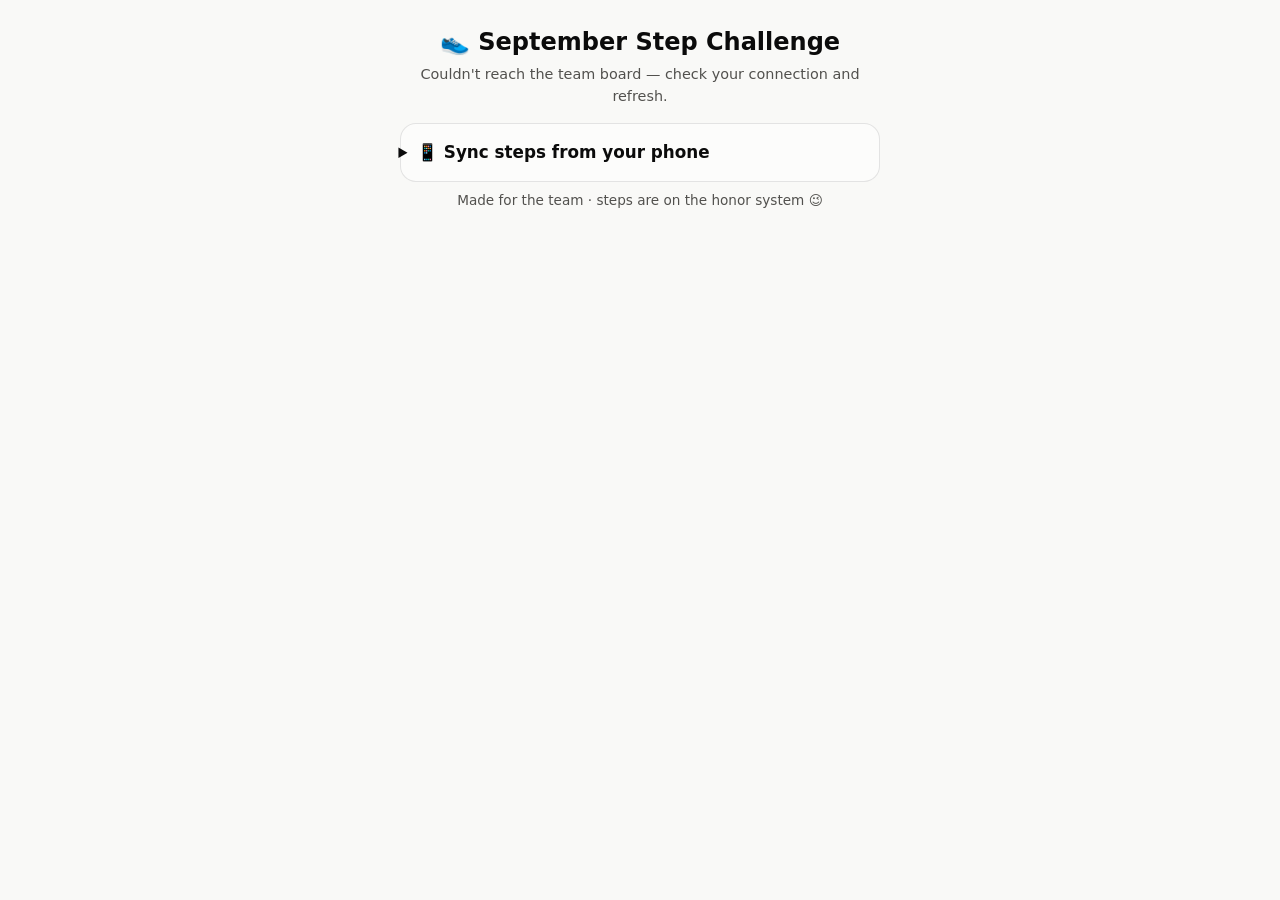
==== index.html @ e414a723 "Replace Sliply landing page with September Step Challenge team app - Mobile-first static app: join b" ====
<!DOCTYPE html>
<html lang="en">
<head>
  <meta charset="UTF-8">
  <meta name="viewport" content="width=device-width, initial-scale=1.0, viewport-fit=cover">
  <meta name="theme-color" content="#2a78d6">
  <title>September Step Challenge</title>
  <link rel="icon" href="data:image/svg+xml,<svg xmlns='http://www.w3.org/2000/svg' viewBox='0 0 100 100'><text y='.9em' font-size='90'>👟</text></svg>">
  <link rel="stylesheet" href="styles.css">
</head>
<body>
  <header class="app-header">
    <h1>👟 September Step Challenge</h1>
    <p id="challenge-status" class="challenge-status"></p>
  </header>

  <main>
    <!-- Join / who are you -->
    <section id="join-section" class="card hidden">
      <h2>Join the challenge</h2>
      <p class="muted">Pick your name if you're already on the board, or add yourself.</p>
      <div id="member-list" class="member-list"></div>
      <form id="join-form" class="join-form">
        <div class="emoji-row" id="emoji-row"></div>
        <div class="field-row">
          <input type="text" id="join-name" placeholder="Your name" maxlength="40" required>
          <button type="submit" class="btn primary">Join</button>
        </div>
      </form>
    </section>

    <!-- Logging -->
    <section id="log-section" class="card hidden">
      <div class="log-header">
        <h2 id="greeting"></h2>
        <button id="switch-user" class="btn ghost small" type="button">Not you?</button>
      </div>
      <form id="log-form">
        <div class="field-row">
          <input type="date" id="log-date" required>
          <input type="number" id="log-steps" placeholder="Steps" min="0" max="200000" inputmode="numeric" required>
        </div>
        <button type="submit" class="btn primary full" id="save-btn">Save steps</button>
      </form>
      <p id="log-feedback" class="feedback" role="status"></p>
    </section>

    <!-- Team progress -->
    <section id="team-section" class="card hidden">
      <h2>Team progress</h2>
      <div class="stat-tiles">
        <div class="stat-tile">
          <span class="stat-value" id="team-total">–</span>
          <span class="stat-label">team steps</span>
        </div>
        <div class="stat-tile">
          <span class="stat-value" id="team-today">–</span>
          <span class="stat-label">steps today</span>
        </div>
      </div>
      <div class="progress-track" role="progressbar" aria-labelledby="goal-caption" aria-valuemin="0" aria-valuemax="100" id="team-progressbar">
        <div class="progress-fill" id="team-progress-fill"></div>
      </div>
      <p class="muted small-text" id="goal-caption"></p>
    </section>

    <!-- Leaderboard -->
    <section id="board-section" class="card hidden">
      <h2>Leaderboard</h2>
      <p class="muted small-text" id="board-caption"></p>
      <ol id="leaderboard" class="leaderboard"></ol>
    </section>

    <!-- Personal week -->
    <section id="week-section" class="card hidden">
      <h2>Your last 7 days</h2>
      <div class="week-chart" id="week-chart" aria-label="Bar chart of your steps for the last seven days"></div>
      <p class="muted small-text" id="week-summary"></p>
    </section>

    <!-- Phone sync -->
    <section class="card">
      <details>
        <summary><h2 class="inline-h2">📱 Sync steps from your phone</h2></summary>
        <div class="sync-body">
          <p>The quickest way is to log manually here each day — it takes five seconds and works on any phone. If you want your iPhone to send steps automatically:</p>
          <h3>iPhone (Apple Health → this app)</h3>
          <ol class="sync-steps">
            <li>Open the <strong>Shortcuts</strong> app and create a new shortcut.</li>
            <li>Add a <strong>Find Health Samples</strong> action: type <em>Steps</em>, for <em>Today</em>, and calculate the <em>Sum</em>.</li>
            <li>Add a <strong>Get Contents of URL</strong> action using the endpoint details in the repo's <strong>README</strong> (method POST, JSON body with your member ID, today's date, and the step sum).</li>
            <li>In the Shortcuts <strong>Automation</strong> tab, schedule it to run every evening with "Run immediately" turned on.</li>
          </ol>
          <p class="muted">Your member ID for the shortcut: <code id="my-member-id">join first and it'll show here</code></p>
          <h3>Android (Google Fit / Samsung Health)</h3>
          <p>Android doesn't have a built-in Shortcuts equivalent for health data, so Android folks: glance at your step widget and log it here — it's two taps.</p>
        </div>
      </details>
    </section>
  </main>

  <footer class="app-footer">
    <p class="muted small-text">Made for the team · steps are on the honor system 😉</p>
  </footer>

  <script src="app.js"></script>
</body>
</html>
---- styles.css ----
/* September Step Challenge — mobile-first */

:root {
  color-scheme: light;
  --page: #f9f9f7;
  --surface: #fcfcfb;
  --text-primary: #0b0b0b;
  --text-secondary: #52514e;
  --text-muted: #898781;
  --hairline: #e1e0d9;
  --border: rgba(11, 11, 11, 0.10);
  --series-1: #2a78d6;
  --series-1-soft: #cde2fb;
  --good: #006300;
  --danger: #d03b3b;
}

@media (prefers-color-scheme: dark) {
  :root {
    color-scheme: dark;
    --page: #0d0d0d;
    --surface: #1a1a19;
    --text-primary: #ffffff;
    --text-secondary: #c3c2b7;
    --text-muted: #898781;
    --hairline: #2c2c2a;
    --border: rgba(255, 255, 255, 0.10);
    --series-1: #3987e5;
    --series-1-soft: #10315c;
    --good: #0ca30c;
    --danger: #e66767;
  }
}

* { box-sizing: border-box; }

body {
  margin: 0;
  font-family: system-ui, -apple-system, "Segoe UI", sans-serif;
  background: var(--page);
  color: var(--text-primary);
  line-height: 1.5;
  padding: 0 16px calc(24px + env(safe-area-inset-bottom));
}

main {
  max-width: 480px;
  margin: 0 auto;
  display: flex;
  flex-direction: column;
  gap: 16px;
}

.hidden { display: none !important; }

.app-header {
  max-width: 480px;
  margin: 0 auto;
  padding: 24px 0 16px;
  text-align: center;
}

.app-header h1 {
  margin: 0;
  font-size: 1.5rem;
}

.challenge-status {
  margin: 4px 0 0;
  color: var(--text-secondary);
  font-size: 0.9rem;
}

.card {
  background: var(--surface);
  border: 1px solid var(--border);
  border-radius: 16px;
  padding: 16px;
}

h2 {
  margin: 0 0 8px;
  font-size: 1.05rem;
}

h3 { font-size: 0.95rem; margin: 16px 0 4px; }

.inline-h2 { display: inline; }

.muted { color: var(--text-secondary); margin: 0 0 12px; }
.small-text { font-size: 0.85rem; }

/* Join */
.member-list {
  display: flex;
  flex-wrap: wrap;
  gap: 8px;
  margin-bottom: 12px;
}

.member-chip {
  border: 1px solid var(--hairline);
  background: transparent;
  color: var(--text-primary);
  border-radius: 999px;
  padding: 8px 14px;
  font-size: 0.95rem;
  cursor: pointer;
}

.member-chip:hover { border-color: var(--series-1); }

.emoji-row {
  display: flex;
  flex-wrap: wrap;
  gap: 6px;
  margin-bottom: 10px;
}

.emoji-option {
  font-size: 1.3rem;
  background: transparent;
  border: 2px solid transparent;
  border-radius: 10px;
  padding: 4px 6px;
  cursor: pointer;
}

.emoji-option[aria-pressed="true"] {
  border-color: var(--series-1);
  background: var(--series-1-soft);
}

/* Forms */
.field-row {
  display: flex;
  gap: 8px;
  margin-bottom: 10px;
}

.field-row input {
  flex: 1;
  min-width: 0;
  padding: 12px;
  font-size: 1rem;
  border: 1px solid var(--hairline);
  border-radius: 10px;
  background: var(--page);
  color: var(--text-primary);
}

.field-row input:focus {
  outline: 2px solid var(--series-1);
  outline-offset: 1px;
}

.btn {
  border: none;
  border-radius: 10px;
  padding: 12px 18px;
  font-size: 1rem;
  cursor: pointer;
  font-family: inherit;
}

.btn.primary {
  background: var(--series-1);
  color: #ffffff;
  font-weight: 600;
}

.btn.primary:active { filter: brightness(0.9); }
.btn.primary:disabled { opacity: 0.6; cursor: wait; }

.btn.ghost {
  background: transparent;
  color: var(--text-secondary);
  border: 1px solid var(--hairline);
}

.btn.small { padding: 6px 10px; font-size: 0.8rem; }
.btn.full { width: 100%; }

.log-header {
  display: flex;
  justify-content: space-between;
  align-items: center;
  margin-bottom: 8px;
}

.log-header h2 { margin: 0; }

.feedback {
  margin: 8px 0 0;
  font-size: 0.9rem;
  min-height: 1.2em;
}

.feedback.ok { color: var(--good); }
.feedback.error { color: var(--danger); }

/* Stat tiles */
.stat-tiles {
  display: grid;
  grid-template-columns: 1fr 1fr;
  gap: 8px;
  margin-bottom: 12px;
}

.stat-tile {
  background: var(--page);
  border: 1px solid var(--hairline);
  border-radius: 12px;
  padding: 12px;
  display: flex;
  flex-direction: column;
}

.stat-value {
  font-size: 1.5rem;
  font-weight: 700;
}

.stat-label {
  color: var(--text-muted);
  font-size: 0.8rem;
}

/* Progress bar */
.progress-track {
  height: 14px;
  background: var(--series-1-soft);
  border-radius: 7px;
  overflow: hidden;
  margin-bottom: 6px;
}

.progress-fill {
  height: 100%;
  width: 0%;
  background: var(--series-1);
  border-radius: 7px;
  transition: width 0.6s ease;
}

/* Leaderboard */
.leaderboard {
  list-style: none;
  margin: 0;
  padding: 0;
}

.leaderboard li {
  display: flex;
  align-items: center;
  gap: 10px;
  padding: 10px 8px;
  border-bottom: 1px solid var(--hairline);
}

.leaderboard li:last-child { border-bottom: none; }

.leaderboard li.me {
  background: var(--series-1-soft);
  border-radius: 10px;
}

.rank {
  width: 1.6em;
  text-align: center;
  color: var(--text-muted);
  font-variant-numeric: tabular-nums;
}

.board-name {
  flex: 1;
  min-width: 0;
  overflow: hidden;
  text-overflow: ellipsis;
  white-space: nowrap;
}

.board-total {
  font-weight: 600;
  font-variant-numeric: tabular-nums;
}

.board-today {
  color: var(--text-muted);
  font-size: 0.8rem;
  font-variant-numeric: tabular-nums;
  width: 5.5em;
  text-align: right;
}

/* Week chart — single series, thin bars, rounded data-ends */
.week-chart {
  display: flex;
  align-items: flex-end;
  gap: 8px;
  height: 120px;
  padding-top: 18px;
  border-bottom: 1px solid var(--hairline);
  margin-bottom: 6px;
}

.week-col {
  flex: 1;
  display: flex;
  flex-direction: column;
  align-items: center;
  justify-content: flex-end;
  height: 100%;
  position: relative;
}

.week-bar {
  width: 60%;
  max-width: 28px;
  background: var(--series-1);
  border-radius: 4px 4px 0 0;
  min-height: 2px;
}

.week-bar.empty { background: var(--hairline); }

.week-value {
  position: absolute;
  top: -16px;
  font-size: 0.7rem;
  color: var(--text-secondary);
  font-variant-numeric: tabular-nums;
  white-space: nowrap;
}

.week-day {
  margin-top: 4px;
  font-size: 0.7rem;
  color: var(--text-muted);
}

.week-labels {
  display: flex;
  gap: 8px;
}

.week-labels span {
  flex: 1;
  text-align: center;
  font-size: 0.7rem;
  color: var(--text-muted);
}

/* Sync section */
details summary {
  cursor: pointer;
  list-style-position: outside;
}

.sync-body { margin-top: 8px; color: var(--text-secondary); }
.sync-steps { padding-left: 20px; margin: 8px 0; }
.sync-body code {
  background: var(--page);
  border: 1px solid var(--hairline);
  border-radius: 6px;
  padding: 2px 6px;
  font-size: 0.8rem;
  word-break: break-all;
}

.app-footer {
  max-width: 480px;
  margin: 8px auto 0;
  text-align: center;
}
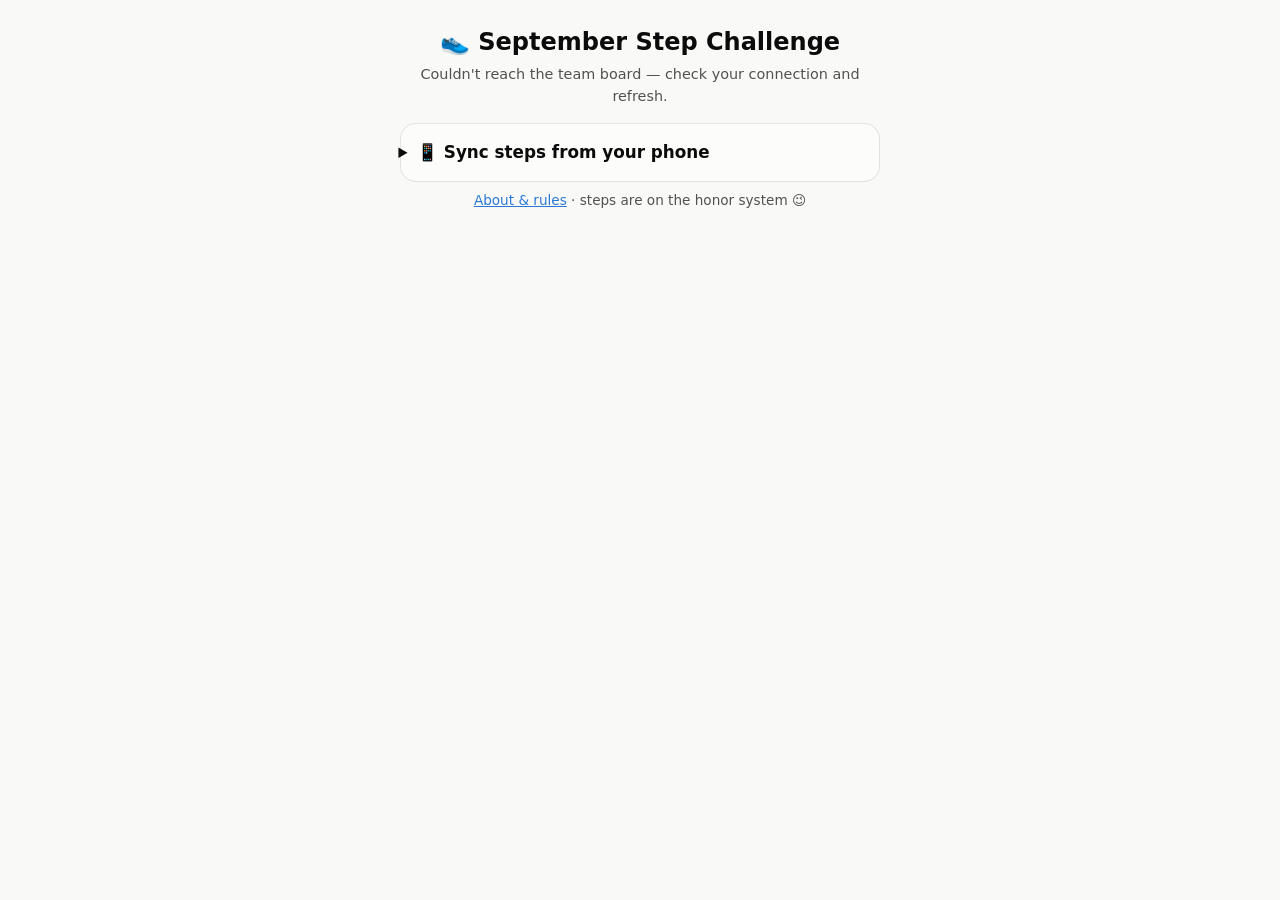
==== commit 9e1dff2f: "Add About & rules page for the step challenge Replaces the old Sliply privacy/terms pages with an Ab" ====
--- a/index.html
+++ b/index.html
@@ -34,6 +34,10 @@
       <div class="log-header">
         <h2 id="greeting"></h2>
         <button id="switch-user" class="btn ghost small" type="button">Not you?</button>
+      </div>
+      <div id="owed-banner" class="owed-banner hidden">
+        <p class="owed-title" id="owed-title"></p>
+        <div class="owed-days" id="owed-days"></div>
       </div>
       <form id="log-form">
         <div class="field-row">
@@ -100,7 +104,9 @@
   </main>
 
   <footer class="app-footer">
-    <p class="muted small-text">Made for the team · steps are on the honor system 😉</p>
+    <p class="muted small-text">
+      <a href="about.html">About &amp; rules</a> · steps are on the honor system 😉
+    </p>
   </footer>
 
   <script src="app.js"></script>
--- a/styles.css
+++ b/styles.css
@@ -190,6 +190,42 @@
 
 .log-header h2 { margin: 0; }
 
+/* Owed days banner */
+.owed-banner {
+  border: 1px solid var(--hairline);
+  background: var(--page);
+  border-radius: 12px;
+  padding: 10px 12px;
+  margin-bottom: 12px;
+}
+
+.owed-title {
+  margin: 0 0 8px;
+  font-size: 0.9rem;
+  font-weight: 600;
+}
+
+.owed-days {
+  display: flex;
+  flex-wrap: wrap;
+  gap: 6px;
+}
+
+.owed-day {
+  border: 1px solid var(--series-1);
+  color: var(--series-1);
+  background: transparent;
+  border-radius: 999px;
+  padding: 5px 12px;
+  font-size: 0.85rem;
+  cursor: pointer;
+  font-family: inherit;
+}
+
+.owed-day:hover, .owed-day:focus-visible {
+  background: var(--series-1-soft);
+}
+
 .feedback {
   margin: 8px 0 0;
   font-size: 0.9rem;
@@ -373,3 +409,8 @@
   margin: 8px auto 0;
   text-align: center;
 }
+
+.app-footer a, .sync-body a { color: var(--series-1); }
+
+/* About page lists share the sync-steps spacing */
+ul.sync-steps li, ol.sync-steps li { margin-bottom: 8px; }
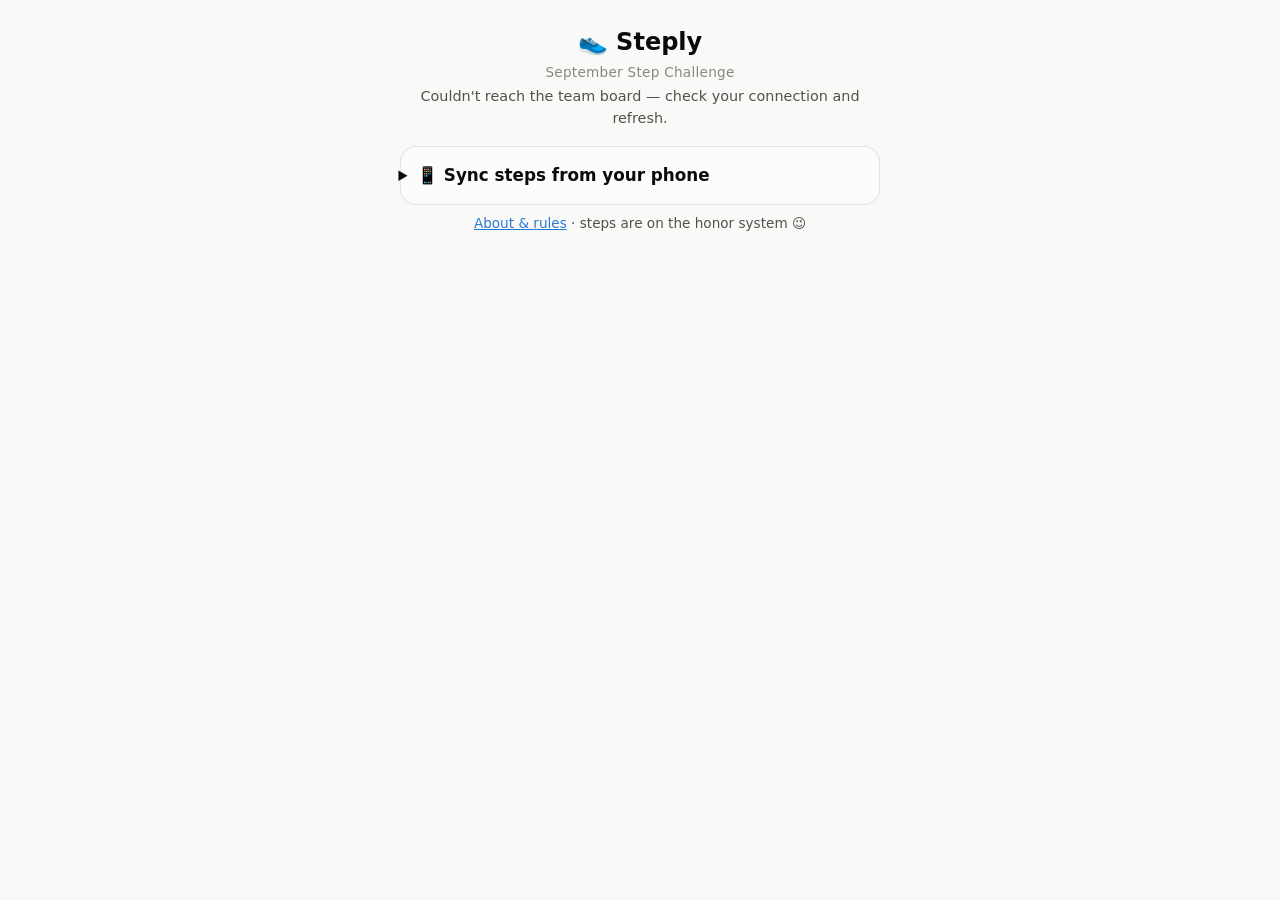
==== commit 64b8d951: "Rename app to Steply and add web app manifest Adds manifest.webmanifest, PNG icons, and Apple touch " ====
--- a/index.html
+++ b/index.html
@@ -4,13 +4,19 @@
   <meta charset="UTF-8">
   <meta name="viewport" content="width=device-width, initial-scale=1.0, viewport-fit=cover">
   <meta name="theme-color" content="#2a78d6">
-  <title>September Step Challenge</title>
+  <title>Steply — September Step Challenge</title>
   <link rel="icon" href="data:image/svg+xml,<svg xmlns='http://www.w3.org/2000/svg' viewBox='0 0 100 100'><text y='.9em' font-size='90'>👟</text></svg>">
+  <link rel="manifest" href="manifest.webmanifest">
+  <link rel="apple-touch-icon" href="apple-touch-icon.png">
+  <meta name="apple-mobile-web-app-capable" content="yes">
+  <meta name="apple-mobile-web-app-status-bar-style" content="default">
+  <meta name="apple-mobile-web-app-title" content="Steply">
   <link rel="stylesheet" href="styles.css">
 </head>
 <body>
   <header class="app-header">
-    <h1>👟 September Step Challenge</h1>
+    <h1>👟 Steply</h1>
+    <p class="app-tagline">September Step Challenge</p>
     <p id="challenge-status" class="challenge-status"></p>
   </header>
 
@@ -49,6 +55,25 @@
       <p id="log-feedback" class="feedback" role="status"></p>
     </section>
 
+    <!-- Daily pledge -->
+    <section id="pledge-section" class="card hidden">
+      <h2>🤝 What are you good for?</h2>
+      <p class="muted">
+        Pick a daily step number you'll <em>actually</em> hit — every day, weekends included.
+        The team target is built from these, so be honest rather than heroic.
+      </p>
+      <form id="pledge-form">
+        <div class="field-row">
+          <input type="number" id="pledge-input" placeholder="e.g. 8000" min="0" max="100000" inputmode="numeric" required>
+          <button type="submit" class="btn primary" id="pledge-btn">Commit</button>
+        </div>
+      </form>
+      <p id="pledge-feedback" class="feedback" role="status"></p>
+      <p id="my-debt" class="my-debt"></p>
+      <ul id="pledge-roster" class="pledge-roster"></ul>
+      <p class="muted small-text" id="pledge-summary"></p>
+    </section>
+
     <!-- Team progress -->
     <section id="team-section" class="card hidden">
       <h2>Team progress</h2>
@@ -66,6 +91,33 @@
         <div class="progress-fill" id="team-progress-fill"></div>
       </div>
       <p class="muted small-text" id="goal-caption"></p>
+    </section>
+
+    <!-- Drop-off early warning -->
+    <section id="alert-section" class="card hidden">
+      <h2>🚨 Going quiet</h2>
+      <p class="muted small-text">
+        Nobody quits loudly — they just stop logging. A nudge now is worth more
+        than anyone else walking harder later.
+      </p>
+      <ul id="alert-list" class="alert-list"></ul>
+    </section>
+
+    <!-- Winning strategy -->
+    <section id="strategy-section" class="card hidden">
+      <h2>📊 How we win</h2>
+      <p class="verdict" id="pace-verdict"></p>
+      <div class="stat-tiles">
+        <div class="stat-tile">
+          <span class="stat-value" id="pace-current">–</span>
+          <span class="stat-label">avg/day so far</span>
+        </div>
+        <div class="stat-tile">
+          <span class="stat-value" id="pace-needed">–</span>
+          <span class="stat-label">needed/day to win</span>
+        </div>
+      </div>
+      <ul class="insights" id="insights"></ul>
     </section>
 
     <!-- Leaderboard -->
--- a/styles.css
+++ b/styles.css
@@ -65,6 +65,13 @@
   font-size: 1.5rem;
 }
 
+.app-tagline {
+  margin: 2px 0 0;
+  color: var(--text-muted);
+  font-size: 0.85rem;
+  letter-spacing: 0.02em;
+}
+
 .challenge-status {
   margin: 4px 0 0;
   color: var(--text-secondary);
@@ -279,6 +286,124 @@
   transition: width 0.6s ease;
 }
 
+/* Pledge roster */
+.pledge-roster {
+  list-style: none;
+  margin: 12px 0 8px;
+  padding: 0;
+}
+
+.pledge-roster li {
+  display: flex;
+  align-items: center;
+  gap: 8px;
+  padding: 7px 4px;
+  border-bottom: 1px solid var(--hairline);
+  font-size: 0.9rem;
+}
+
+.pledge-roster li:last-child { border-bottom: none; }
+
+.pledge-name {
+  flex: 1;
+  min-width: 0;
+  overflow: hidden;
+  text-overflow: ellipsis;
+  white-space: nowrap;
+}
+
+.pledge-value {
+  font-weight: 600;
+  font-variant-numeric: tabular-nums;
+}
+
+.pledge-value.unset {
+  font-weight: 400;
+  color: var(--text-muted);
+}
+
+.my-debt {
+  margin: 8px 0 0;
+  font-size: 0.9rem;
+  font-weight: 600;
+  line-height: 1.4;
+}
+
+.my-debt:empty { margin: 0; }
+.my-debt.behind { color: var(--danger); }
+.my-debt.ahead { color: var(--good); }
+
+/* Drop-off alerts */
+.alert-list {
+  list-style: none;
+  margin: 10px 0 0;
+  padding: 0;
+}
+
+.alert-list li {
+  display: flex;
+  align-items: center;
+  gap: 8px;
+  padding: 9px 4px;
+  border-bottom: 1px solid var(--hairline);
+  font-size: 0.9rem;
+}
+
+.alert-list li:last-child { border-bottom: none; }
+
+.alert-name {
+  flex: 1;
+  min-width: 0;
+  overflow: hidden;
+  text-overflow: ellipsis;
+  white-space: nowrap;
+  font-weight: 600;
+}
+
+.alert-detail {
+  color: var(--danger);
+  font-size: 0.82rem;
+  text-align: right;
+  flex-shrink: 0;
+}
+
+.streak {
+  margin-left: 5px;
+  font-size: 0.72rem;
+  color: var(--text-muted);
+  font-variant-numeric: tabular-nums;
+}
+
+/* Strategy panel */
+.verdict {
+  margin: 0 0 12px;
+  font-size: 0.95rem;
+  font-weight: 600;
+  line-height: 1.4;
+}
+
+.verdict.ahead { color: var(--good); }
+.verdict.behind { color: var(--danger); }
+
+.insights {
+  list-style: none;
+  margin: 12px 0 0;
+  padding: 0;
+}
+
+.insights li {
+  display: flex;
+  gap: 8px;
+  padding: 8px 0;
+  border-top: 1px solid var(--hairline);
+  font-size: 0.88rem;
+  color: var(--text-secondary);
+  line-height: 1.45;
+}
+
+.insights li .icon { flex-shrink: 0; }
+.insights li strong { color: var(--text-primary); }
+
 /* Leaderboard */
 .leaderboard {
   list-style: none;
@@ -289,7 +414,7 @@
 .leaderboard li {
   display: flex;
   align-items: center;
-  gap: 10px;
+  gap: 6px;
   padding: 10px 8px;
   border-bottom: 1px solid var(--hairline);
 }
@@ -302,7 +427,8 @@
 }
 
 .rank {
-  width: 1.6em;
+  width: 1.4em;
+  flex-shrink: 0;
   text-align: center;
   color: var(--text-muted);
   font-variant-numeric: tabular-nums;
@@ -323,10 +449,11 @@
 
 .board-today {
   color: var(--text-muted);
-  font-size: 0.8rem;
+  font-size: 0.75rem;
   font-variant-numeric: tabular-nums;
-  width: 5.5em;
+  width: 4.2em;
   text-align: right;
+  flex-shrink: 0;
 }
 
 /* Week chart — single series, thin bars, rounded data-ends */
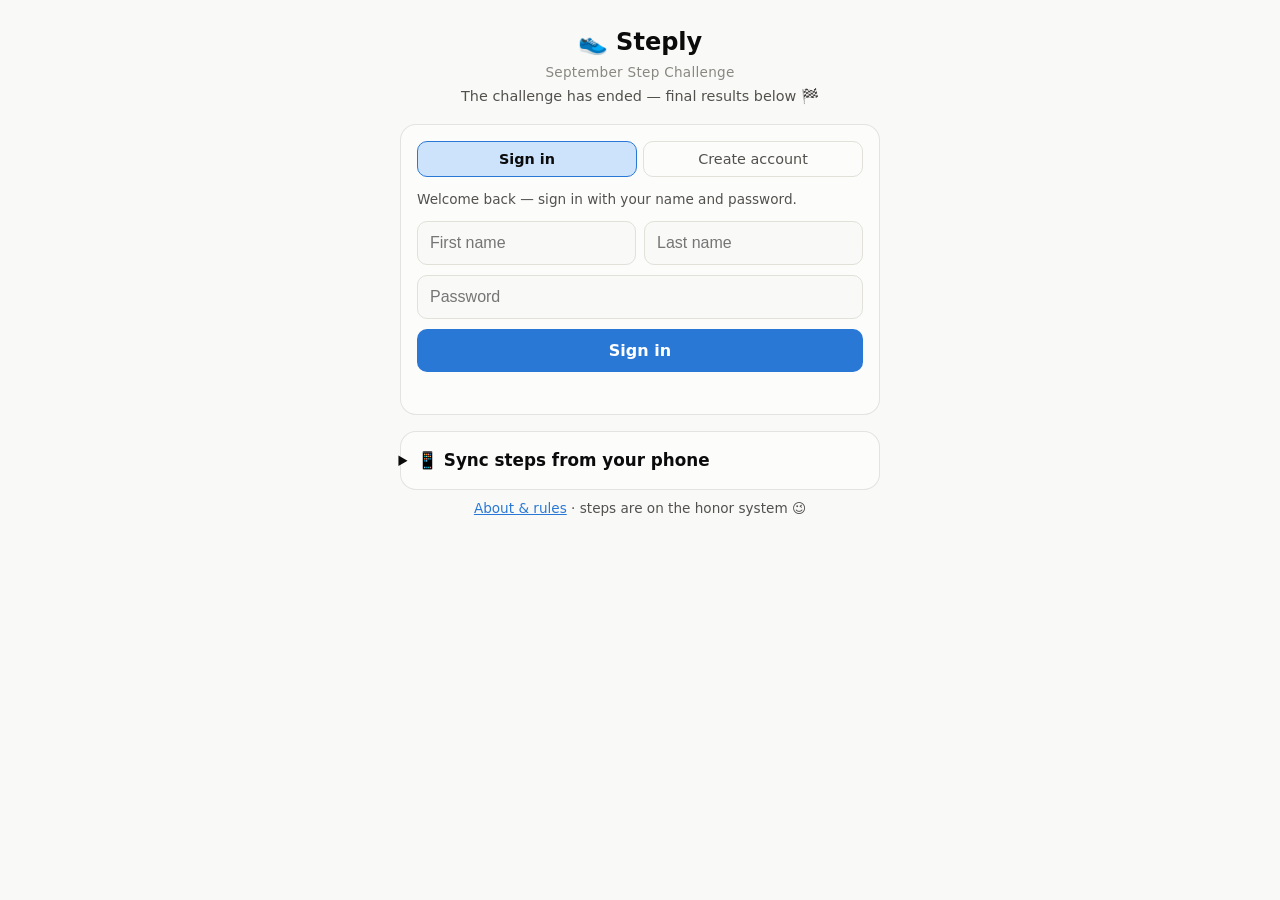
==== commit 3eb7440d: "Add real per-user accounts on a dedicated Supabase project Steply now has its own Supabase project, " ====
--- a/index.html
+++ b/index.html
@@ -21,25 +21,35 @@
   </header>
 
   <main>
-    <!-- Join / who are you -->
-    <section id="join-section" class="card hidden">
-      <h2>Join the challenge</h2>
-      <p class="muted">Pick your name if you're already on the board, or add yourself.</p>
-      <div id="member-list" class="member-list"></div>
-      <form id="join-form" class="join-form">
-        <div class="emoji-row" id="emoji-row"></div>
+    <!-- Sign in / create account -->
+    <section id="auth-section" class="card hidden">
+      <div class="auth-tabs">
+        <button type="button" class="auth-tab" id="tab-signin" aria-pressed="true">Sign in</button>
+        <button type="button" class="auth-tab" id="tab-signup" aria-pressed="false">Create account</button>
+      </div>
+      <p class="muted small-text" id="auth-intro">Welcome back — sign in with your name and password.</p>
+      <form id="auth-form">
         <div class="field-row">
-          <input type="text" id="join-name" placeholder="Your name" maxlength="40" required>
-          <button type="submit" class="btn primary">Join</button>
+          <input type="text" id="auth-first" placeholder="First name" autocomplete="given-name" maxlength="30" required>
+          <input type="text" id="auth-last" placeholder="Last name" autocomplete="family-name" maxlength="30" required>
         </div>
+        <div class="field-row">
+          <input type="password" id="auth-password" placeholder="Password" autocomplete="current-password" minlength="6" required>
+        </div>
+        <div id="signup-only" class="hidden">
+          <p class="muted small-text">Pick your avatar:</p>
+          <div class="emoji-row" id="emoji-row"></div>
+        </div>
+        <button type="submit" class="btn primary full" id="auth-btn">Sign in</button>
       </form>
+      <p id="auth-feedback" class="feedback" role="status"></p>
     </section>
 
     <!-- Logging -->
     <section id="log-section" class="card hidden">
       <div class="log-header">
         <h2 id="greeting"></h2>
-        <button id="switch-user" class="btn ghost small" type="button">Not you?</button>
+        <button id="switch-user" class="btn ghost small" type="button">Sign out</button>
       </div>
       <div id="owed-banner" class="owed-banner hidden">
         <p class="owed-title" id="owed-title"></p>
--- a/styles.css
+++ b/styles.css
@@ -97,6 +97,32 @@
 .muted { color: var(--text-secondary); margin: 0 0 12px; }
 .small-text { font-size: 0.85rem; }
 
+/* Auth */
+.auth-tabs {
+  display: flex;
+  gap: 6px;
+  margin-bottom: 12px;
+}
+
+.auth-tab {
+  flex: 1;
+  padding: 9px 10px;
+  border: 1px solid var(--hairline);
+  background: transparent;
+  color: var(--text-secondary);
+  border-radius: 10px;
+  font-family: inherit;
+  font-size: 0.9rem;
+  cursor: pointer;
+}
+
+.auth-tab[aria-pressed="true"] {
+  border-color: var(--series-1);
+  background: var(--series-1-soft);
+  color: var(--text-primary);
+  font-weight: 600;
+}
+
 /* Join */
 .member-list {
   display: flex;
